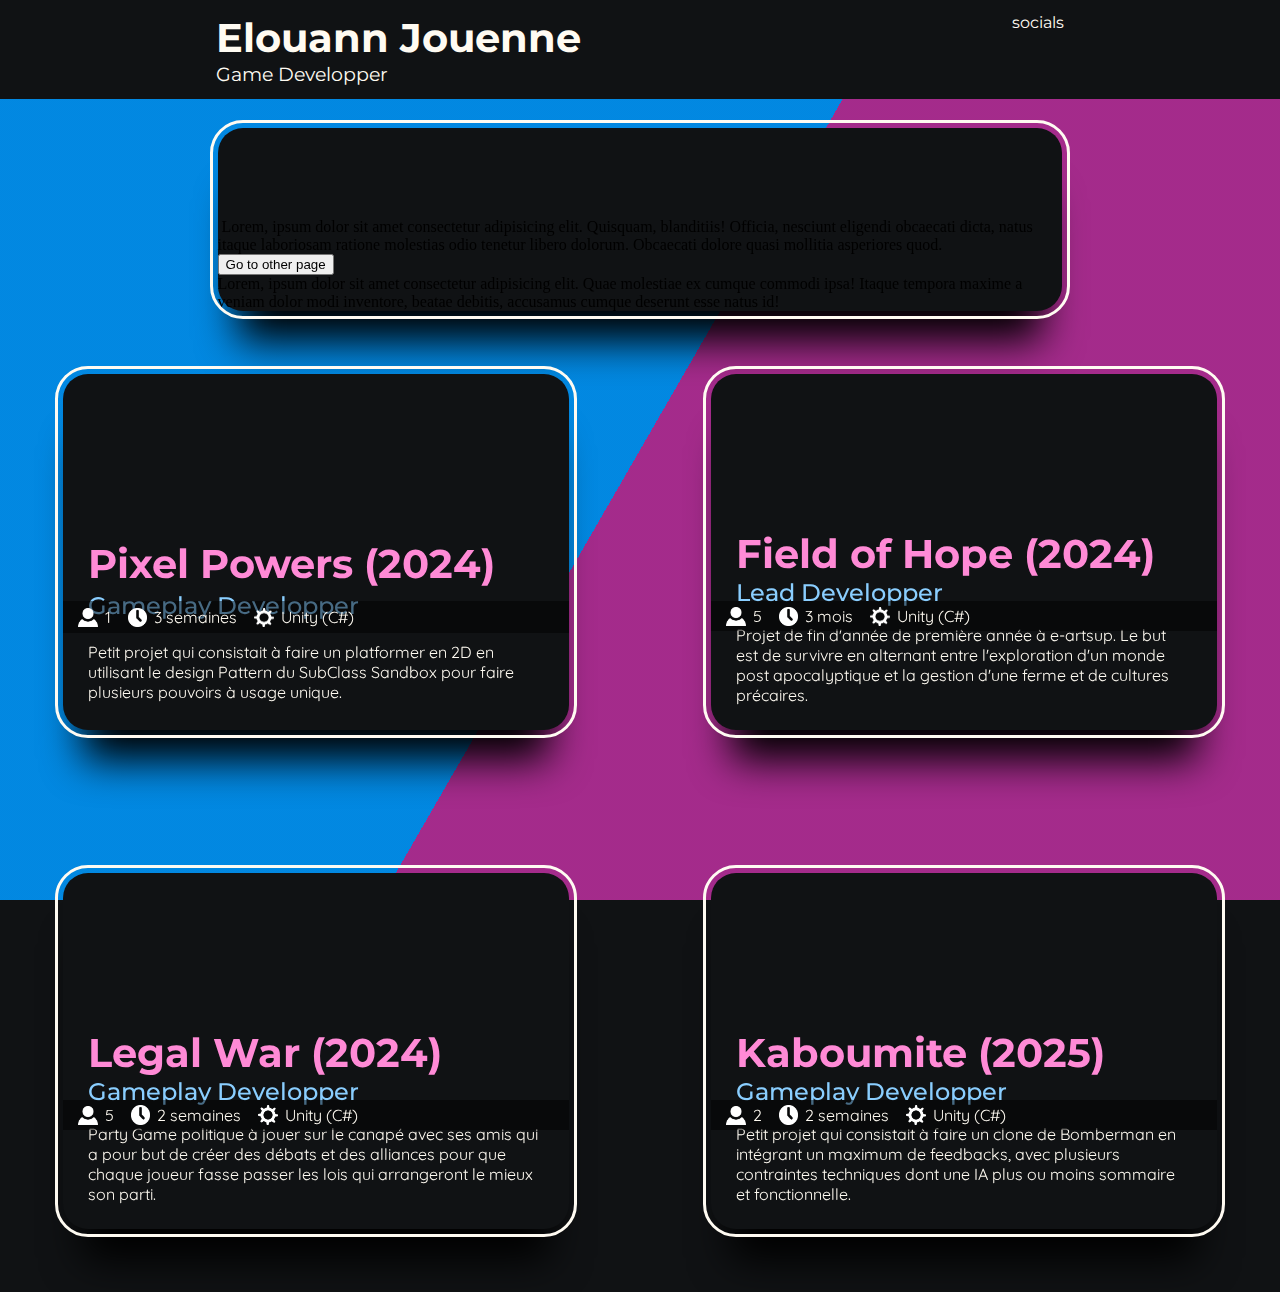
==== index.html @ 2cd32510 "patch video 4" ====
﻿<!DOCTYPE html>

<html lang="fr">
<head>
    <meta charset="utf-8" />
    <title> Portfolio Elouann Jouenne</title>
    <link rel="preconnect" href="https://fonts.googleapis.com">
    <link rel="preconnect" href="https://fonts.gstatic.com" crossorigin>
    <link href="https://fonts.googleapis.com/css2?family=Montserrat:ital,wght@0,100..900;1,100..900&family=Reenie+Beanie&family=Shadows+Into+Light&display=swap" rel="stylesheet">
    <link rel="preconnect" href="https://fonts.googleapis.com">
    <link rel="preconnect" href="https://fonts.gstatic.com" crossorigin>
    <link href="https://fonts.googleapis.com/css2?family=Montserrat:ital,wght@0,100;1,100&family=Quicksand:wght@300..700&display=swap" rel="stylesheet">
    <link rel="stylesheet" href="style.css" />
</head>
<body class="bodyAnimateIn">
    <div class="bg"></div>
    <div class="bg bg2"></div>
    <div class="bg bg3"></div>
    
    <div id="entete">
        <div id="selfIntro">
            <div id="name"> Elouann Jouenne</div>
            <div id="job"> Game Developper</div>
        </div>
        <div class="socials">
            <div>socials</div>
        </div>
    </div>

    <div class="centralBlock">
        <div>
            <img>
            <span>Lorem, ipsum dolor sit amet consectetur adipisicing elit. Quisquam, blanditiis! Officia, nesciunt eligendi obcaecati dicta, natus itaque laboriosam ratione molestias odio tenetur libero dolorum. Obcaecati dolore quasi mollitia asperiores quod.</span>
        </div>
        <form action="pages/LegalWar/LegalWarPage.html"> 
            <input type="submit" value="Go to other page" />
        </form>
        <span>
            Lorem, ipsum dolor sit amet consectetur adipisicing elit. Quae molestiae ex cumque commodi ipsa! Itaque tempora maxime a veniam dolor modi inventore, beatae debitis, accusamus cumque deserunt esse natus id!
        </span> 
    </div>

    <div id="contentGrid">
        <div class="contentBlock left">
            <div class="videoBlock">
                <video loop autoplay muted preload="metadata"> <source src="https://github.com/JElouann/Portfolio/blob/CurrentVisibleOnlineProgress/videos/mp4/PortfolioPixelPowers.mp4?raw=true" type="video/mp4"> Votre navigateur ne prend pas en charge les vidéos HTML5. </video>
                <div class="additionalInfosBlock">
                    <div class="additionalInfosContent">
                        <img src="images/logos/logoPerson.png" class="logo">
                        <span class="info"> 1 </span>
                        <img src="images/logos/logoTime.png" class="logo">
                        <span class="info"> 3 semaines </span>
                        <img src="images/logos/logoGear.png" class="logo">
                        <span class="info"> Unity (C#) </span>
                    </div>
                </div>
            </div>

            <div class="context">
                <div class="contextTitle"> Pixel Powers (2024)</div>
                <div class="contextPost"> Gameplay Developper</div>
                <div class="contextText"> Petit projet qui consistait à faire un platformer en 2D en utilisant le design Pattern du SubClass Sandbox pour faire plusieurs pouvoirs à usage unique.</div>
            </div>
        </div>

        <div class="contentBlock right">
            <div class="videoBlock">
                <video loop autoplay muted preload="metadata"> <source src="https://github.com/JElouann/Portfolio/blob/CurrentVisibleOnlineProgress/videos/mp4/PortfolioFOH.mp4?raw=true" type="video/mp4"> Votre navigateur ne prend pas en charge les vidéos HTML5. </video>
                <div class="additionalInfosBlock">
                    <div class="additionalInfosContent">
                        <img src="images/logos/logoPerson.png" class="logo">
                        <span class="info"> 5 </span>
                        <img src="images/logos/logoTime.png" class="logo">
                        <span class="info"> 3 mois </span>
                        <img src="images/logos/logoGear.png" class="logo">
                        <span class="info"> Unity (C#) </span>
                    </div>
                </div>
            </div>

            <div class="context">
                <div class="contextTitle"> Field of Hope (2024)</div>
                <div class="contextPost"> Lead Developper</div>
                <div class="contextText"> Projet de fin d'année de première année à e-artsup. Le but est de survivre en alternant entre l'exploration d'un monde post apocalyptique et la gestion d'une ferme et de cultures précaires.</div>
            </div>
        </div>

        <div class="contentBlock left">
            <div class="videoBlock">
                <video loop autoplay muted preload="metadata"> <source src="https://github.com/JElouann/Portfolio/blob/CurrentVisibleOnlineProgress/videos/mp4/PortfolioLegalWar.mp4?raw=true" type="video/mp4"> Votre navigateur ne prend pas en charge les vidéos HTML5. </video>
                <div class="additionalInfosBlock">
                    <div class="additionalInfosContent">
                        <img src="images/logos/logoPerson.png" class="logo">
                        <span class="info"> 5 </span>
                        <img src="images/logos/logoTime.png" class="logo">
                        <span class="info"> 2 semaines </span>
                        <img src="images/logos/logoGear.png" class="logo">
                        <span class="info"> Unity (C#) </span>
                    </div>
                </div>
            </div>

            <div class="context">
                <a href = 'https://itch.io/game/widget/3352861/' class="contextTitle"> Legal War (2024)</a>
                <div class="contextPost"> Gameplay Developper</div>
                <div class="contextText"> Party Game politique à jouer sur le canapé avec ses amis qui a pour but de créer des débats et des alliances pour que chaque joueur fasse passer les lois qui arrangeront le mieux son parti.</div>
            </div>
        </div>

        <div class="contentBlock right">
            <div class="videoBlock">
                <video loop autoplay muted preload="metadata"> <source src="https://github.com/JElouann/Portfolio/blob/CurrentVisibleOnlineProgress/videos/mp4/PortfolioKaboumite.mp4?raw=true" type="video/mp4"> Votre navigateur ne prend pas en charge les vidéos HTML5. </video>
                <div class="additionalInfosBlock">
                    <div class="additionalInfosContent">
                        <img src="images/logos/logoPerson.png" class="logo">
                        <span class="info"> 2 </span>
                        <img src="images/logos/logoTime.png" class="logo">
                        <span class="info"> 2 semaines </span>
                        <img src="images/logos/logoGear.png" class="logo">
                        <span class="info"> Unity (C#) </span>
                    </div>
                </div>
            </div>

            <div class="context">
                <div class="contextTitle"> Kaboumite (2025)</div>
                <div class="contextPost"> Gameplay Developper</div>
                <div class="contextText"> Petit projet qui consistait à faire un clone de Bomberman en intégrant un maximum de feedbacks, avec plusieurs contraintes techniques dont une IA plus ou moins sommaire et fonctionnelle.</div>
            </div>
        </div>

    </div>
</body>
</html>
---- style.css ----
﻿html, body {
    /*width: 100%;*/
    height: 100%;
}

body{
    background-color: #101214;
    margin: 0%;
    padding: 0%;
}

.bodyAnimateIn {
    animation: fadeIn .8s ease-in;
}

.bodyAnimateOut {
    transition: opacity .8s;
    opacity: 0;
}

.left {
    animation: slideInFromLeft .8s;
}

.right {
    animation: slideInFromRight .8s;
}

/* #region Animations*/

@keyframes slideInFromTop {
    0% { 
        bottom : 50%;
        opacity: 0%;
    }
    
    100% {
        bottom: 0%;
        opacity: 100%;
    }
}

@keyframes slideInFromLeft {
    0% { 
        right : 100%;
        opacity: 0%;
    }
    
    100% {
        right: 0%;
        opacity: 100%;
    }
}

@keyframes slideInFromRight {
    0% {
        left: 100%;
        opacity: 0%;
    }

    100% {
        left: 0%;
        opacity: 100%;
    }
}

@-webkit-keyframes fadeIn {
    from { opacity: 0; }
    to { opacity: 1; }
}

@keyframes fadeIn {
    from { opacity: 0; }
    to { opacity: 1; }
}

@keyframes slide {
    0% {
      transform:translateX(-25%);
    }
    100% {
      transform:translateX(25%);
    }
}

  @keyframes rotate {
    to {
      --angle: 360deg;
    }
}
/* #endregion */


.contentBlockAnimateOut {
    transition: right .8s;
    right: 200%;
}

video
{
    margin: 0%;
    width: 100%;
    border-top-right-radius: 25px;
    border-top-left-radius: 25px;
}

#contentGrid {
    /* padding-top: 3%; */
    display: grid;
    grid-gap: 1rem;
    grid-template-columns: repeat(2, 2fr);
    grid-template-rows: repeat(2, 2fr);
    align-items: stretch;
}

#entete {
    z-index: 5;
    background-color: #101214;
    width: 100%; 
    position: fixed;
    top: 0%;
    padding-top: 1%;
    padding-bottom: 1%;
    display: flex;
    justify-content: space-around;
}

#name{
    font-size: 250%;
    font-weight: 700;
}

#job{
    font-size: 120%;
}

#selfIntro {
    color: #fffbf2;
    font-family: 'Montserrat', sans-serif;

    grid-template-rows: repeat(2, 1fr);
}

.additionalInfosBlock {
    background-color: #0000007c;
    
    display: flex;
    
    /* height: 0; */
    position:absolute;
    align-items: center;

    /* top: 80%; */
    /* top: 17.35vw; */

    margin-top: 45%;

    width: 100%;
    height: 20%;
}

.additionalInfosContent{
    color: #fffbf2;
    font-family: 'Quicksand';
    display: flex;
    align-items: center;
    margin-left: 15px;
}

.bg {
    animation:slide 3s ease-in-out infinite alternate;
    background-image: linear-gradient(-60deg, rgb(186, 47, 156) 50%, #09f 50%);
    bottom:0;
    left:-50%;
    opacity:.5;
    position:fixed;
    right:-50%;
    top:0;
    z-index:-1;
}
  
  .bg2 {
    animation-direction:alternate-reverse;
    animation-duration:4s;
}
  
  .bg3 {
    animation-duration:5s;
}

.centralBlock{
    background-color: #101214;
    border-radius: 25px;
    margin-top: 10%;
    margin-left: 17%;
    margin-right: 17%;
    padding-top: 7%;
    box-shadow: 0 50px 40px -20px black;

    outline: solid;
    outline-color: #fffbf2 ;
    outline-width: 3.5px;
    outline-offset: 5px;

    position: relative;

    animation: slideInFromTop .8s;
}

.contentBlock{
    background-color: #101214;
    border-radius: 25px;
    margin: 10%;
    display: grid;
    grid-template-columns: repeat(1, 2fr);
    box-shadow: 0 50px 40px -20px black;
    position: relative;
    outline: solid;
    outline-color: #fffbf2 ;
    outline-width: 3.5px;
    outline-offset: 5px;
}



@property --angle {
syntax: "<angle>";
initial-value: 0deg;
inherits: false;
}

.context {
    color: #fffbf2;
    font-family: 'Montserrat', sans-serif;

    display: grid;
    grid-template-columns: repeat(1, 2fr);
    padding-left: 5%;
    padding-right: 5%;
    padding-top: 1%;
    margin-bottom: 5%;
}

.contextPost{
    margin: 0%;
    font-family: 'Montserrat', sans-serif;
    font-weight: 500;
    font-size: 150%;
    color: #8aceff;
}

.contextText{
    margin-top: 4%;
    color: #fffbf2;
    font-family: 'Quicksand';
}

.contextTitle{
    font-family: 'Montserrat', sans-serif;
    font-weight: 700;
    font-size: 250%;
    text-decoration: none;
    color: #ff8ad6;
}

.contextTitle:hover{
    font-family: 'Montserrat', sans-serif;
    font-weight: 700;
    font-size: 250%;
    text-decoration: underline;
    text-decoration-thickness: 2px;
    /* color: rgb(232, 255, 138); */
    color: #fc3963;
}

.logo{
    width: 4%;
    height: 35%;
    margin-right: 7px;
}

.info{
    margin-right: 17px;
}

.socials {
    color: #fffbf2;
    font-family: 'Montserrat', sans-serif;
}

.title {
}

.videoBlock{
    display:  flex;
    flex-wrap: wrap;
    align-items: flex-start;
    justify-content: center;
    position: relative;
    height: 100%;
    width: 100%;
}
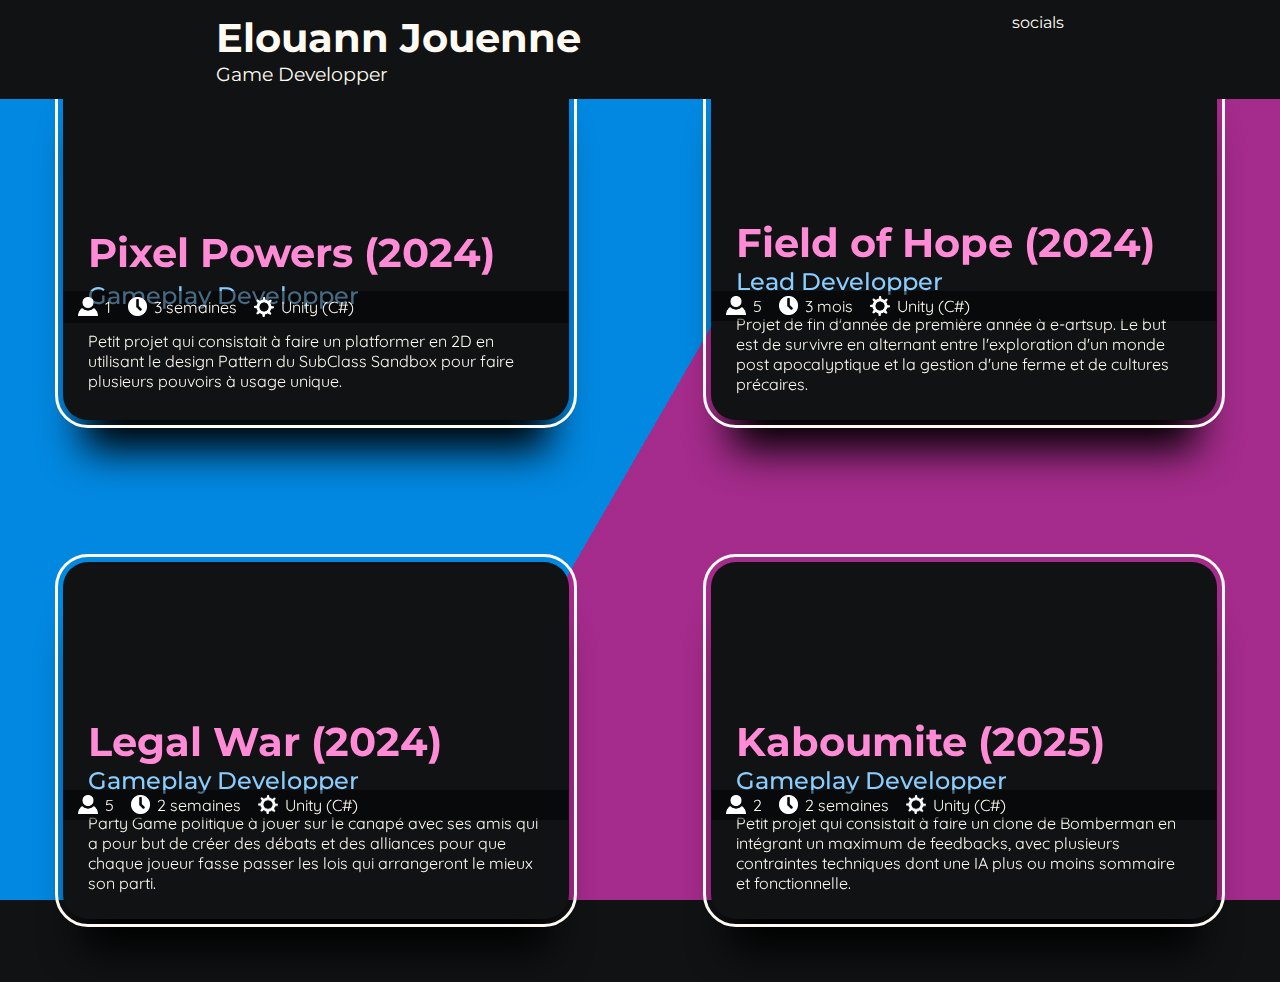
==== commit 84a5e809: "online patch" ====
--- a/index.html
+++ b/index.html
@@ -27,7 +27,7 @@
         </div>
     </div>
 
-    <div class="centralBlock">
+    <!-- <div class="centralBlock">
         <div>
             <img>
             <span>Lorem, ipsum dolor sit amet consectetur adipisicing elit. Quisquam, blanditiis! Officia, nesciunt eligendi obcaecati dicta, natus itaque laboriosam ratione molestias odio tenetur libero dolorum. Obcaecati dolore quasi mollitia asperiores quod.</span>
@@ -38,7 +38,7 @@
         <span>
             Lorem, ipsum dolor sit amet consectetur adipisicing elit. Quae molestiae ex cumque commodi ipsa! Itaque tempora maxime a veniam dolor modi inventore, beatae debitis, accusamus cumque deserunt esse natus id!
         </span> 
-    </div>
+    </div> -->
 
     <div id="contentGrid">
         <div class="contentBlock left">
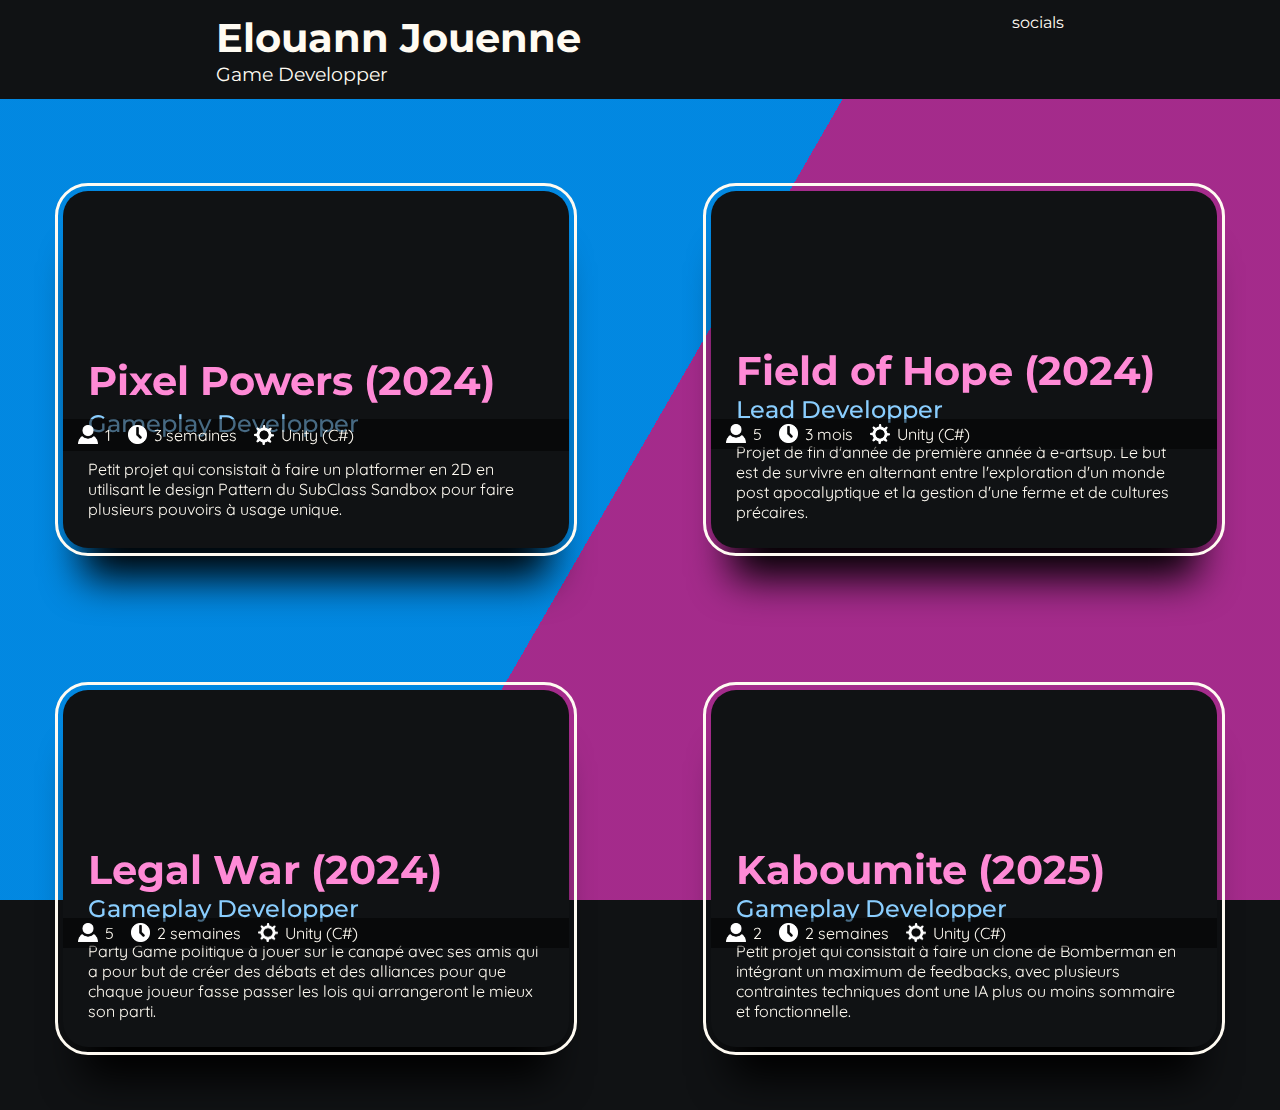
==== commit d171d9c0: "legal war link update" ====
--- a/index.html
+++ b/index.html
@@ -101,7 +101,7 @@
             </div>
 
             <div class="context">
-                <a href = 'https://itch.io/game/widget/3352861/' class="contextTitle"> Legal War (2024)</a>
+                <a href = 'https://chorizo6969.itch.io/legal-war' class="contextTitle"> Legal War (2024)</a>
                 <div class="contextPost"> Gameplay Developper</div>
                 <div class="contextText"> Party Game politique à jouer sur le canapé avec ses amis qui a pour but de créer des débats et des alliances pour que chaque joueur fasse passer les lois qui arrangeront le mieux son parti.</div>
             </div>
--- a/style.css
+++ b/style.css
@@ -106,6 +106,8 @@
 
 #contentGrid {
     /* padding-top: 3%; */
+    margin-top: 10%;
+
     display: grid;
     grid-gap: 1rem;
     grid-template-columns: repeat(2, 2fr);
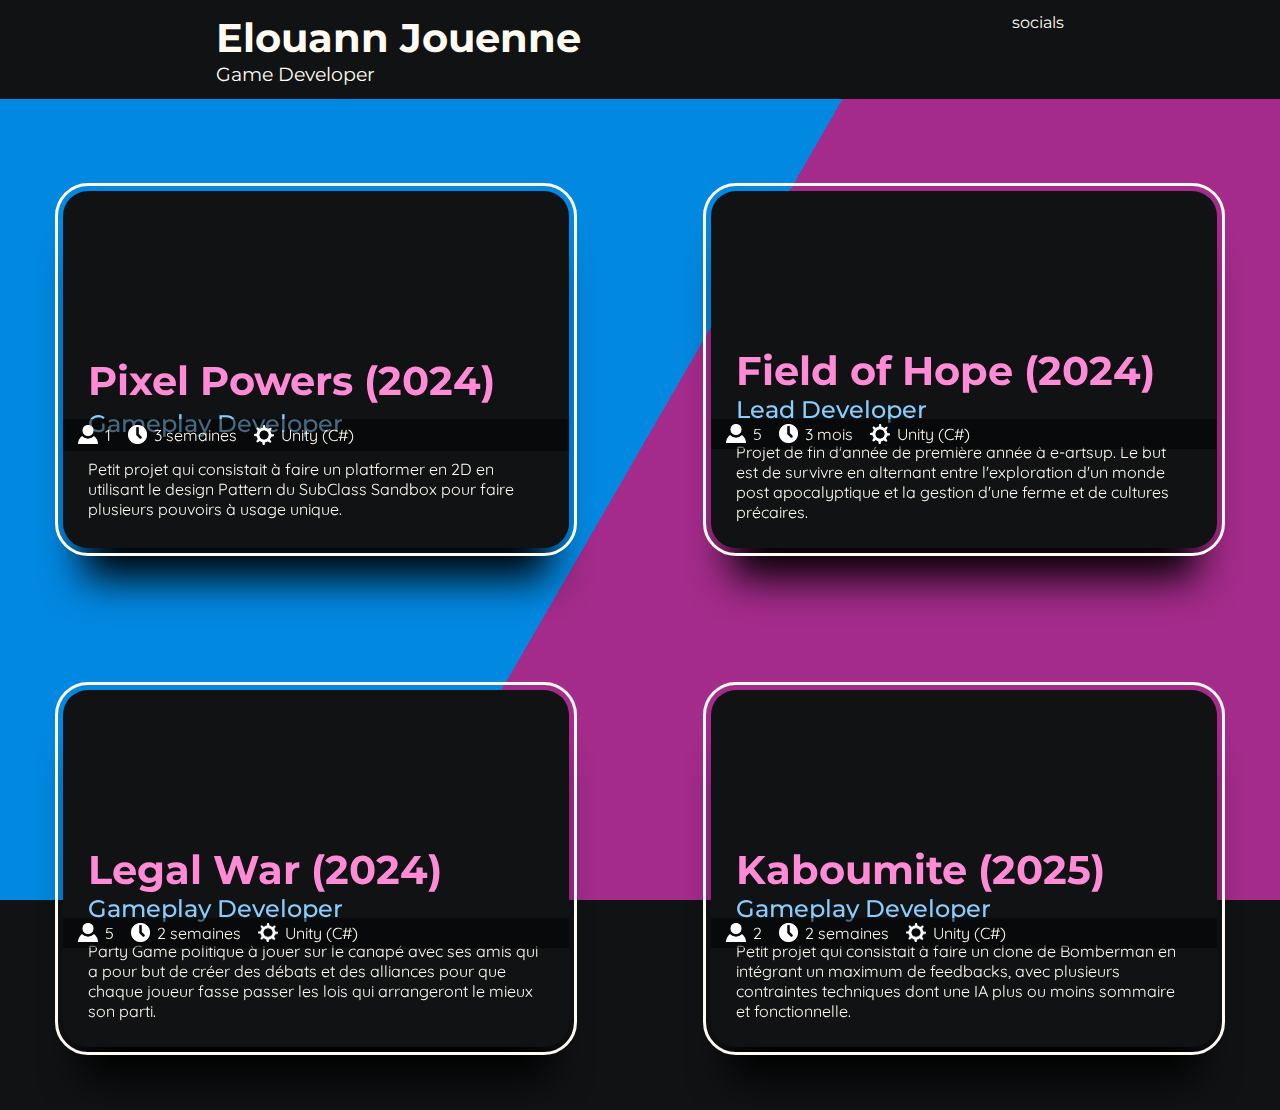
==== commit 6afc3f9a: "removed p in developPer" ====
--- a/index.html
+++ b/index.html
@@ -20,7 +20,7 @@
     <div id="entete">
         <div id="selfIntro">
             <div id="name"> Elouann Jouenne</div>
-            <div id="job"> Game Developper</div>
+            <div id="job"> Game Developer</div>
         </div>
         <div class="socials">
             <div>socials</div>
@@ -58,7 +58,7 @@
 
             <div class="context">
                 <div class="contextTitle"> Pixel Powers (2024)</div>
-                <div class="contextPost"> Gameplay Developper</div>
+                <div class="contextPost"> Gameplay Developer</div>
                 <div class="contextText"> Petit projet qui consistait à faire un platformer en 2D en utilisant le design Pattern du SubClass Sandbox pour faire plusieurs pouvoirs à usage unique.</div>
             </div>
         </div>
@@ -80,7 +80,7 @@
 
             <div class="context">
                 <div class="contextTitle"> Field of Hope (2024)</div>
-                <div class="contextPost"> Lead Developper</div>
+                <div class="contextPost"> Lead Developer</div>
                 <div class="contextText"> Projet de fin d'année de première année à e-artsup. Le but est de survivre en alternant entre l'exploration d'un monde post apocalyptique et la gestion d'une ferme et de cultures précaires.</div>
             </div>
         </div>
@@ -101,8 +101,8 @@
             </div>
 
             <div class="context">
-                <a href = 'https://chorizo6969.itch.io/legal-war' class="contextTitle"> Legal War (2024)</a>
-                <div class="contextPost"> Gameplay Developper</div>
+                <a href = 'https://chorizo6969.itch.io/legal-war' class="contextTitle"> Legal War (2024)</a> 
+                <div class="contextPost"> Gameplay Developer</div>
                 <div class="contextText"> Party Game politique à jouer sur le canapé avec ses amis qui a pour but de créer des débats et des alliances pour que chaque joueur fasse passer les lois qui arrangeront le mieux son parti.</div>
             </div>
         </div>
@@ -124,7 +124,7 @@
 
             <div class="context">
                 <div class="contextTitle"> Kaboumite (2025)</div>
-                <div class="contextPost"> Gameplay Developper</div>
+                <div class="contextPost"> Gameplay Developer</div>
                 <div class="contextText"> Petit projet qui consistait à faire un clone de Bomberman en intégrant un maximum de feedbacks, avec plusieurs contraintes techniques dont une IA plus ou moins sommaire et fonctionnelle.</div>
             </div>
         </div>
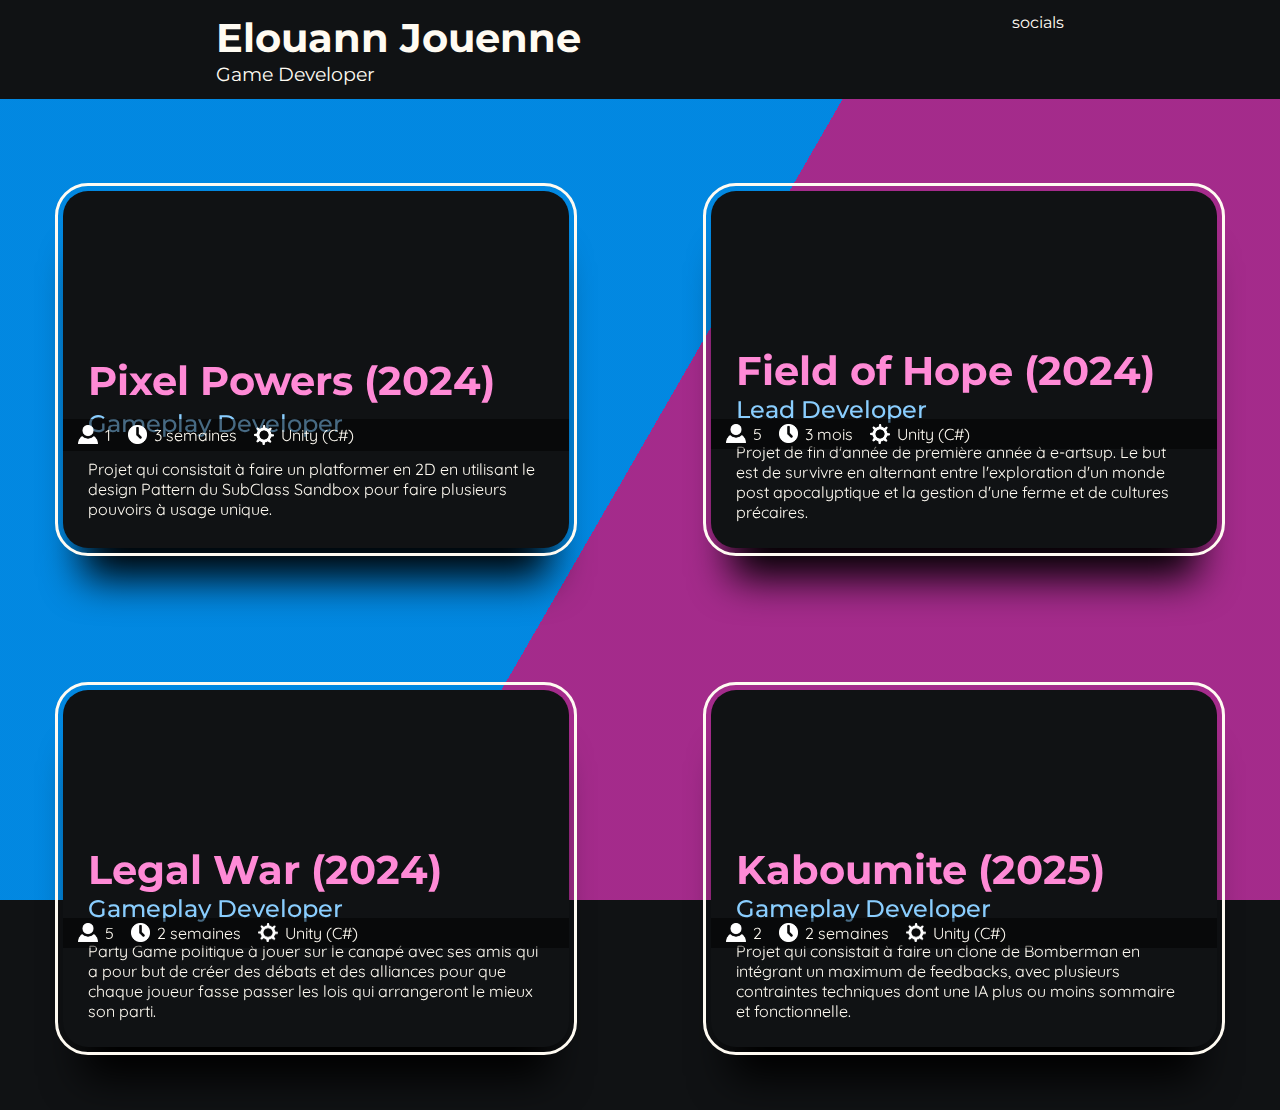
==== commit 76316e73: "Y a plus de petits projets" ====
--- a/index.html
+++ b/index.html
@@ -59,7 +59,7 @@
             <div class="context">
                 <div class="contextTitle"> Pixel Powers (2024)</div>
                 <div class="contextPost"> Gameplay Developer</div>
-                <div class="contextText"> Petit projet qui consistait à faire un platformer en 2D en utilisant le design Pattern du SubClass Sandbox pour faire plusieurs pouvoirs à usage unique.</div>
+                <div class="contextText"> Projet qui consistait à faire un platformer en 2D en utilisant le design Pattern du SubClass Sandbox pour faire plusieurs pouvoirs à usage unique.</div>
             </div>
         </div>
 
@@ -125,7 +125,7 @@
             <div class="context">
                 <div class="contextTitle"> Kaboumite (2025)</div>
                 <div class="contextPost"> Gameplay Developer</div>
-                <div class="contextText"> Petit projet qui consistait à faire un clone de Bomberman en intégrant un maximum de feedbacks, avec plusieurs contraintes techniques dont une IA plus ou moins sommaire et fonctionnelle.</div>
+                <div class="contextText"> Projet qui consistait à faire un clone de Bomberman en intégrant un maximum de feedbacks, avec plusieurs contraintes techniques dont une IA plus ou moins sommaire et fonctionnelle.</div>
             </div>
         </div>
 
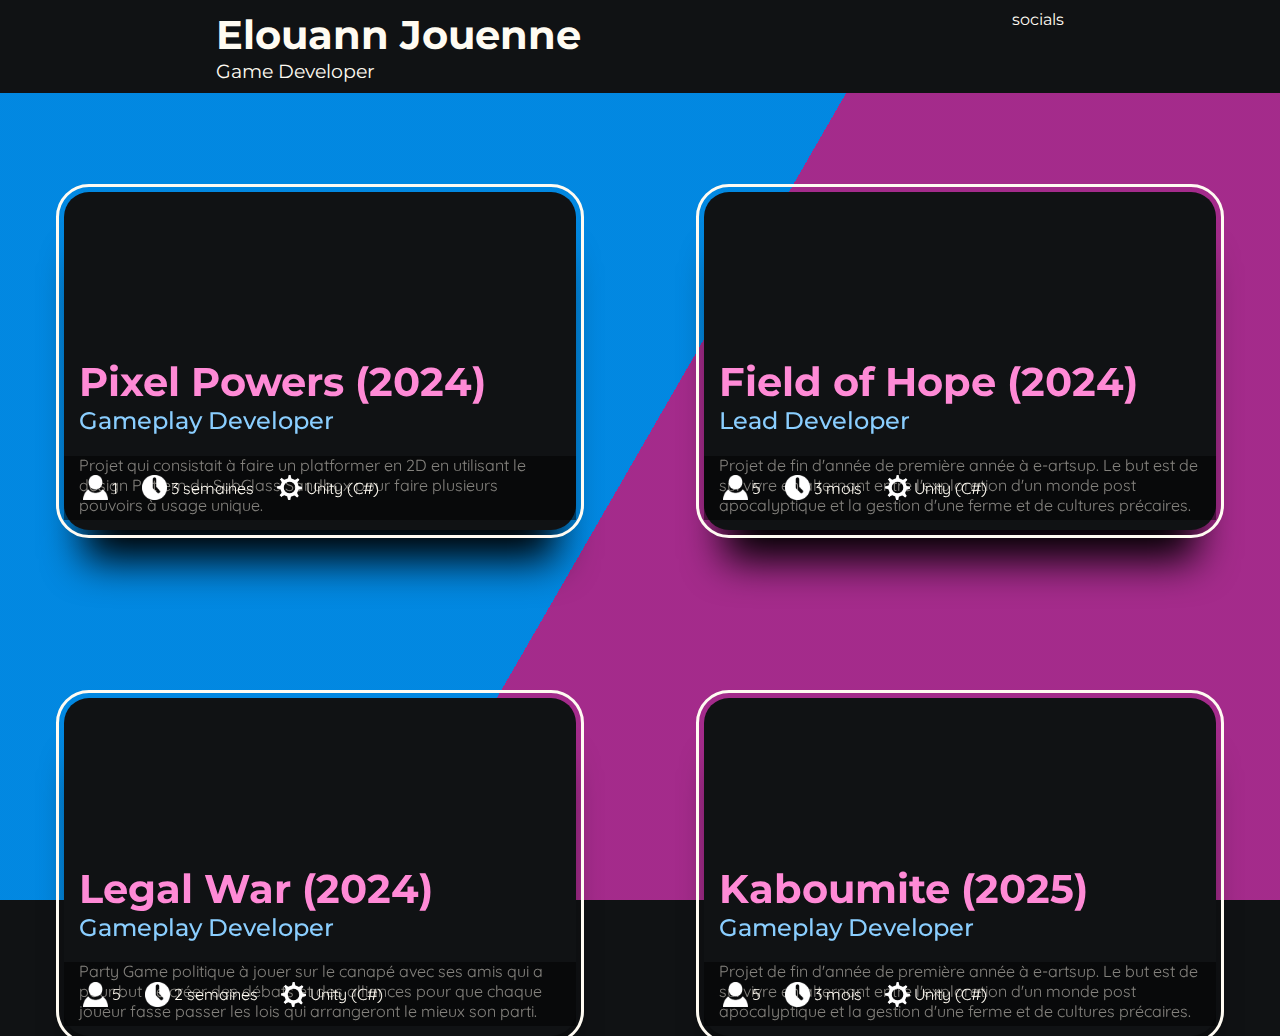
==== commit 57b6536b: "Nettoyage HTML CSS" ====
--- a/index.html
+++ b/index.html
@@ -1,5 +1,4 @@
 ﻿<!DOCTYPE html>
-
 <html lang="fr">
 <head>
     <meta charset="utf-8" />
@@ -16,7 +15,6 @@
     <div class="bg"></div>
     <div class="bg bg2"></div>
     <div class="bg bg3"></div>
-    
     <div id="entete">
         <div id="selfIntro">
             <div id="name"> Elouann Jouenne</div>
@@ -26,109 +24,107 @@
             <div>socials</div>
         </div>
     </div>
-
-    <!-- <div class="centralBlock">
-        <div>
-            <img>
-            <span>Lorem, ipsum dolor sit amet consectetur adipisicing elit. Quisquam, blanditiis! Officia, nesciunt eligendi obcaecati dicta, natus itaque laboriosam ratione molestias odio tenetur libero dolorum. Obcaecati dolore quasi mollitia asperiores quod.</span>
-        </div>
-        <form action="pages/LegalWar/LegalWarPage.html"> 
-            <input type="submit" value="Go to other page" />
-        </form>
-        <span>
-            Lorem, ipsum dolor sit amet consectetur adipisicing elit. Quae molestiae ex cumque commodi ipsa! Itaque tempora maxime a veniam dolor modi inventore, beatae debitis, accusamus cumque deserunt esse natus id!
-        </span> 
-    </div> -->
-
-    <div id="contentGrid">
-        <div class="contentBlock left">
-            <div class="videoBlock">
+    <div id="project-grid">
+        <div class="project-block left">
+            <div class="video">
                 <video loop autoplay muted preload="metadata"> <source src="https://github.com/JElouann/Portfolio/blob/CurrentVisibleOnlineProgress/videos/mp4/PortfolioPixelPowers.mp4?raw=true" type="video/mp4"> Votre navigateur ne prend pas en charge les vidéos HTML5. </video>
-                <div class="additionalInfosBlock">
-                    <div class="additionalInfosContent">
+            </div>
+                <div class="project-details">
+                    <div class="bloc-detail">
                         <img src="images/logos/logoPerson.png" class="logo">
                         <span class="info"> 1 </span>
+                    </div>
+                    <div class="bloc-detail">
                         <img src="images/logos/logoTime.png" class="logo">
                         <span class="info"> 3 semaines </span>
+                    </div>
+                    <div class="bloc-detail">
                         <img src="images/logos/logoGear.png" class="logo">
                         <span class="info"> Unity (C#) </span>
                     </div>
                 </div>
-            </div>
-
-            <div class="context">
-                <div class="contextTitle"> Pixel Powers (2024)</div>
-                <div class="contextPost"> Gameplay Developer</div>
-                <div class="contextText"> Projet qui consistait à faire un platformer en 2D en utilisant le design Pattern du SubClass Sandbox pour faire plusieurs pouvoirs à usage unique.</div>
-            </div>
+                <div class="project-description">
+                    <div class="project-title"> Pixel Powers (2024)</div>
+                    <div class="project-post"> Gameplay Developer</div>
+                    <div class="project-text"> Projet qui consistait à faire un platformer en 2D en utilisant le design Pattern du SubClass Sandbox pour faire plusieurs pouvoirs à usage unique.</div>
+                </div>
         </div>
 
-        <div class="contentBlock right">
-            <div class="videoBlock">
+        <div class="project-block right">
+            <div class="video">
                 <video loop autoplay muted preload="metadata"> <source src="https://github.com/JElouann/Portfolio/blob/CurrentVisibleOnlineProgress/videos/mp4/PortfolioFOH.mp4?raw=true" type="video/mp4"> Votre navigateur ne prend pas en charge les vidéos HTML5. </video>
-                <div class="additionalInfosBlock">
-                    <div class="additionalInfosContent">
+            </div>
+                <div class="project-details">
+                    <div class="bloc-detail">
                         <img src="images/logos/logoPerson.png" class="logo">
                         <span class="info"> 5 </span>
+                    </div>
+                    <div class="bloc-detail">
                         <img src="images/logos/logoTime.png" class="logo">
                         <span class="info"> 3 mois </span>
+                    </div>
+                    <div class="bloc-detail">
                         <img src="images/logos/logoGear.png" class="logo">
                         <span class="info"> Unity (C#) </span>
                     </div>
                 </div>
-            </div>
-
-            <div class="context">
-                <div class="contextTitle"> Field of Hope (2024)</div>
-                <div class="contextPost"> Lead Developer</div>
-                <div class="contextText"> Projet de fin d'année de première année à e-artsup. Le but est de survivre en alternant entre l'exploration d'un monde post apocalyptique et la gestion d'une ferme et de cultures précaires.</div>
-            </div>
+                <div class="project-description">
+                    <div class="project-title"> Field of Hope (2024)</div>
+                    <div class="project-post"> Lead Developer</div>
+                    <div class="project-text"> Projet de fin d'année de première année à e-artsup. Le but est de survivre en alternant entre l'exploration d'un monde post apocalyptique et la gestion d'une ferme et de cultures précaires.</div>
+                </div>
         </div>
 
-        <div class="contentBlock left">
-            <div class="videoBlock">
+        <div class="project-block left">
+            <div class="video">
                 <video loop autoplay muted preload="metadata"> <source src="https://github.com/JElouann/Portfolio/blob/CurrentVisibleOnlineProgress/videos/mp4/PortfolioLegalWar.mp4?raw=true" type="video/mp4"> Votre navigateur ne prend pas en charge les vidéos HTML5. </video>
-                <div class="additionalInfosBlock">
-                    <div class="additionalInfosContent">
+            </div>
+                <div class="project-details">
+                    <div class="bloc-detail">
                         <img src="images/logos/logoPerson.png" class="logo">
-                        <span class="info"> 5 </span>
+                        <span class="info">5</span>
+                    </div>
+                    <div class="bloc-detail">
                         <img src="images/logos/logoTime.png" class="logo">
-                        <span class="info"> 2 semaines </span>
+                        <span class="info">2 semaines</span>
+                    </div>
+                    <div class="bloc-detail">
                         <img src="images/logos/logoGear.png" class="logo">
-                        <span class="info"> Unity (C#) </span>
+                        <span class="info">Unity (C#)</span>
                     </div>
                 </div>
-            </div>
-
-            <div class="context">
-                <a href = 'https://chorizo6969.itch.io/legal-war' class="contextTitle"> Legal War (2024)</a> 
-                <div class="contextPost"> Gameplay Developer</div>
-                <div class="contextText"> Party Game politique à jouer sur le canapé avec ses amis qui a pour but de créer des débats et des alliances pour que chaque joueur fasse passer les lois qui arrangeront le mieux son parti.</div>
-            </div>
+                <div class="project-description">
+                    <a href='https://chorizo6969.itch.io/legal-war' class="project-title">Legal War (2024)</a>
+                    <div class="project-post">Gameplay Developer</div>
+                    <div class="project-text">Party Game politique à jouer sur le canapé avec ses amis qui a pour but de créer des débats et des alliances pour que chaque joueur fasse passer les lois qui arrangeront le mieux son parti.</div>
+                </div>
         </div>
 
-        <div class="contentBlock right">
-            <div class="videoBlock">
+
+        <div class="project-block right">
+            <div class="video">
                 <video loop autoplay muted preload="metadata"> <source src="https://github.com/JElouann/Portfolio/blob/CurrentVisibleOnlineProgress/videos/mp4/PortfolioKaboumite.mp4?raw=true" type="video/mp4"> Votre navigateur ne prend pas en charge les vidéos HTML5. </video>
-                <div class="additionalInfosBlock">
-                    <div class="additionalInfosContent">
+            </div>
+                <div class="project-details">
+                    <div class="bloc-detail">
                         <img src="images/logos/logoPerson.png" class="logo">
-                        <span class="info"> 2 </span>
+                        <span class="info">5</span>
+                    </div>
+                    <div class="bloc-detail">
                         <img src="images/logos/logoTime.png" class="logo">
-                        <span class="info"> 2 semaines </span>
+                        <span class="info">3 mois</span>
+                    </div>
+                    <div class="bloc-detail">
                         <img src="images/logos/logoGear.png" class="logo">
-                        <span class="info"> Unity (C#) </span>
+                        <span class="info">Unity (C#)</span>
                     </div>
                 </div>
-            </div>
-
-            <div class="context">
-                <div class="contextTitle"> Kaboumite (2025)</div>
-                <div class="contextPost"> Gameplay Developer</div>
-                <div class="contextText"> Projet qui consistait à faire un clone de Bomberman en intégrant un maximum de feedbacks, avec plusieurs contraintes techniques dont une IA plus ou moins sommaire et fonctionnelle.</div>
-            </div>
+                <div class="project-description">
+                    <div class="project-title">Kaboumite (2025)</div>
+                    <div class="project-post">Gameplay Developer</div>
+                    <div class="project-text">Projet de fin d'année de première année à e-artsup. Le but est de survivre en alternant entre l'exploration d'un monde post apocalyptique et la gestion d'une ferme et de cultures précaires.</div>
+                </div>
         </div>
-
     </div>
 </body>
 </html>--- a/style.css
+++ b/style.css
@@ -1,196 +1,169 @@
-﻿html, body {
-    /*width: 100%;*/
-    height: 100%;
-}
-
-body{
+﻿body {
+    display: flex;
     background-color: #101214;
-    margin: 0%;
-    padding: 0%;
-}
-
-.bodyAnimateIn {
+    margin: 0;
+    font-family: 'Montserrat', sans-serif;
+
     animation: fadeIn .8s ease-in;
-}
-
-.bodyAnimateOut {
-    transition: opacity .8s;
-    opacity: 0;
-}
-
-.left {
-    animation: slideInFromLeft .8s;
-}
-
-.right {
-    animation: slideInFromRight .8s;
-}
-
-/* #region Animations*/
-
-@keyframes slideInFromTop {
-    0% { 
-        bottom : 50%;
-        opacity: 0%;
-    }
-    
-    100% {
-        bottom: 0%;
-        opacity: 100%;
-    }
-}
-
-@keyframes slideInFromLeft {
-    0% { 
-        right : 100%;
-        opacity: 0%;
-    }
-    
-    100% {
-        right: 0%;
-        opacity: 100%;
-    }
-}
-
-@keyframes slideInFromRight {
-    0% {
-        left: 100%;
-        opacity: 0%;
-    }
-
-    100% {
-        left: 0%;
-        opacity: 100%;
-    }
-}
-
-@-webkit-keyframes fadeIn {
-    from { opacity: 0; }
-    to { opacity: 1; }
-}
-
-@keyframes fadeIn {
-    from { opacity: 0; }
-    to { opacity: 1; }
-}
-
-@keyframes slide {
-    0% {
-      transform:translateX(-25%);
-    }
-    100% {
-      transform:translateX(25%);
-    }
-}
-
-  @keyframes rotate {
-    to {
-      --angle: 360deg;
-    }
-}
-/* #endregion */
-
-
-.contentBlockAnimateOut {
-    transition: right .8s;
-    right: 200%;
-}
-
-video
-{
-    margin: 0%;
+
+    .bg {
+        animation:slide 3s ease-in-out infinite alternate;
+        background-image: linear-gradient(-60deg, rgb(186, 47, 156) 50%, #09f 50%);
+        bottom:0;
+        left:-50%;
+        opacity:.5;
+        position:fixed;
+        right:-50%;
+        top:0;
+        z-index:-1;
+    }
+      
+    .bg2 {
+        animation-direction:alternate-reverse;
+        animation-duration:4s;
+    }
+      
+    .bg3 {
+        animation-duration:5s;
+    }
+
+    #entete {
+        display: flex;
+        justify-content: space-around;
+        width: 100%;
+        z-index: 9999;
+        position: fixed;
+        top: 0;
+        background-color: #101214;
+        color: #fffbf2;        
+        /* Haut Droite Bas Gauche */
+        padding: 10px 0 10px 0;
+        
+        #selfIntro {
+            #name {
+                font-size: 250%;
+                font-weight: 700;
+            }
+            
+            #job {
+                font-size: 120%;
+            }
+        }
+    }
+}
+
+
+video {
+    margin: 0;
     width: 100%;
     border-top-right-radius: 25px;
     border-top-left-radius: 25px;
 }
 
-#contentGrid {
-    /* padding-top: 3%; */
+#project-grid {
     margin-top: 10%;
-
     display: grid;
-    grid-gap: 1rem;
+    row-gap: 12%;
     grid-template-columns: repeat(2, 2fr);
     grid-template-rows: repeat(2, 2fr);
     align-items: stretch;
-}
-
-#entete {
-    z-index: 5;
-    background-color: #101214;
-    width: 100%; 
-    position: fixed;
-    top: 0%;
-    padding-top: 1%;
-    padding-bottom: 1%;
-    display: flex;
-    justify-content: space-around;
-}
-
-#name{
-    font-size: 250%;
-    font-weight: 700;
-}
-
-#job{
-    font-size: 120%;
-}
-
-#selfIntro {
-    color: #fffbf2;
-    font-family: 'Montserrat', sans-serif;
-
-    grid-template-rows: repeat(2, 1fr);
-}
-
-.additionalInfosBlock {
-    background-color: #0000007c;
-    
-    display: flex;
-    
-    /* height: 0; */
-    position:absolute;
-    align-items: center;
-
-    /* top: 80%; */
-    /* top: 17.35vw; */
-
-    margin-top: 45%;
-
-    width: 100%;
-    height: 20%;
-}
-
-.additionalInfosContent{
-    color: #fffbf2;
-    font-family: 'Quicksand';
-    display: flex;
-    align-items: center;
-    margin-left: 15px;
-}
-
-.bg {
-    animation:slide 3s ease-in-out infinite alternate;
-    background-image: linear-gradient(-60deg, rgb(186, 47, 156) 50%, #09f 50%);
-    bottom:0;
-    left:-50%;
-    opacity:.5;
-    position:fixed;
-    right:-50%;
-    top:0;
-    z-index:-1;
-}
-  
-  .bg2 {
-    animation-direction:alternate-reverse;
-    animation-duration:4s;
-}
-  
-  .bg3 {
-    animation-duration:5s;
-}
-
-.centralBlock{
+
+
+    .project-block {
+        display: flex;
+        flex-direction: column;
+        background-color: #101214;
+        border-radius: 25px;
+        margin: 10%;
+        box-shadow: 0 50px 40px -20px black;
+        outline: solid;
+        outline-color: #fffbf2 ;
+        outline-width: 3.5px;
+        outline-offset: 5px;
+        /* position -> relative : Pour le bien de l'animation left */
+        position: relative;
+        margin-bottom: 1%;
+
+        .video {
+            display: flex;
+            position: relative;
+        }
+        .project-details {
+            display: flex;
+            position: absolute;
+            background: rgba(0, 0, 0, 0.486);
+            font-family: 'Quicksand';    
+            color: #fffbf2;
+            top: 16.5rem;
+            /* Haut Droite Bas Gauche */
+            padding: 3%;
+            width: -webkit-fill-available;
+            .bloc-detail {
+                display: flex;
+                margin-right: 4%;
+                .logo {
+                    display: flex;
+                    width: 25px;    /* taille uniforme */
+                    height: 25px;
+                    padding: 4px;
+                    img {
+                        max-width: 80%;
+                        max-height: 80%;
+                        object-fit: contain; 
+                      }
+                }
+                .info {
+                    display: flex;
+                    align-items: center;
+                }
+            }
+        }
+    
+        .project-description {
+            color: #fffbf2;
+            display: flex;
+            flex-direction: column;
+            padding: 3%;
+
+            .project-title {
+                font-weight: 700;
+                font-size: 250%;
+                text-decoration: none;
+                color: #ff8ad6;
+
+                &:hover {
+                    text-decoration: underline;
+                    text-decoration-thickness: 2px;
+                    color: #fc3963;
+                }
+            }
+            .project-post {
+                font-weight: 500;
+                font-size: 150%;
+                color: #8aceff;
+            }
+            .project-text {
+                font-family: 'Quicksand';
+                color: #fffbf2;
+                margin-top: 4%;
+                /* TODO: Regler margin */
+            }       
+        }
+    }
+
+    .left {
+        animation: slideInFromLeft .8s;
+    }
+    
+    .right {
+        animation: slideInFromRight .8s;
+    }
+   
+}
+
+
+/* 
+.centralBlock {
     background-color: #101214;
     border-radius: 25px;
     margin-top: 10%;
@@ -207,98 +180,88 @@
     position: relative;
 
     animation: slideInFromTop .8s;
-}
-
-.contentBlock{
-    background-color: #101214;
-    border-radius: 25px;
-    margin: 10%;
-    display: grid;
-    grid-template-columns: repeat(1, 2fr);
-    box-shadow: 0 50px 40px -20px black;
-    position: relative;
-    outline: solid;
-    outline-color: #fffbf2 ;
-    outline-width: 3.5px;
-    outline-offset: 5px;
+} */
+
+
+.bodyAnimateOut {
+    transition: opacity .8s;
+    opacity: 0;
+}
+
+
+.contentBlockAnimateOut {
+    transition: right .8s;
+    right: 200%;
 }
 
 
 
 @property --angle {
-syntax: "<angle>";
-initial-value: 0deg;
-inherits: false;
-}
-
-.context {
-    color: #fffbf2;
-    font-family: 'Montserrat', sans-serif;
-
-    display: grid;
-    grid-template-columns: repeat(1, 2fr);
-    padding-left: 5%;
-    padding-right: 5%;
-    padding-top: 1%;
-    margin-bottom: 5%;
-}
-
-.contextPost{
-    margin: 0%;
-    font-family: 'Montserrat', sans-serif;
-    font-weight: 500;
-    font-size: 150%;
-    color: #8aceff;
-}
-
-.contextText{
-    margin-top: 4%;
-    color: #fffbf2;
-    font-family: 'Quicksand';
-}
-
-.contextTitle{
-    font-family: 'Montserrat', sans-serif;
-    font-weight: 700;
-    font-size: 250%;
-    text-decoration: none;
-    color: #ff8ad6;
-}
-
-.contextTitle:hover{
-    font-family: 'Montserrat', sans-serif;
-    font-weight: 700;
-    font-size: 250%;
-    text-decoration: underline;
-    text-decoration-thickness: 2px;
-    /* color: rgb(232, 255, 138); */
-    color: #fc3963;
-}
-
-.logo{
-    width: 4%;
-    height: 35%;
-    margin-right: 7px;
-}
-
-.info{
-    margin-right: 17px;
-}
-
-.socials {
-    color: #fffbf2;
-    font-family: 'Montserrat', sans-serif;
-}
-
-.title {
-}
-
-.videoBlock{
-    display:  flex;
-    flex-wrap: wrap;
-    align-items: flex-start;
-    justify-content: center;
-    position: relative;
-    height: 100%;
-    width: 100%;
-}
+    syntax: "<angle>";
+    initial-value: 0deg;
+    inherits: false;
+}
+
+/* #region Animations*/
+
+@keyframes slideInFromTop {
+    0% { 
+        bottom : 50%;
+        opacity: 0%;
+    }
+    
+    100% {
+        bottom: 0%;
+        opacity: 100%;
+    }
+}
+
+@keyframes slideInFromLeft {
+    0% { 
+        right : 100%;
+        opacity: 0%;
+    }
+    
+    100% {
+        right: 0%;
+        opacity: 100%;
+    }
+}
+
+@keyframes slideInFromRight {
+    0% {
+        left: 100%;
+        opacity: 0%;
+    }
+
+    100% {
+        left: 0%;
+        opacity: 100%;
+    }
+}
+
+@-webkit-keyframes fadeIn {
+    from { opacity: 0; }
+    to { opacity: 1; }
+}
+
+@keyframes fadeIn {
+    from { opacity: 0; }
+    to { opacity: 1; }
+}
+
+@keyframes slide {
+    0% {
+      transform:translateX(-25%);
+    }
+    100% {
+      transform:translateX(25%);
+    }
+}
+
+  @keyframes rotate {
+    to {
+      --angle: 360deg;
+    }
+}
+/* #endregion */